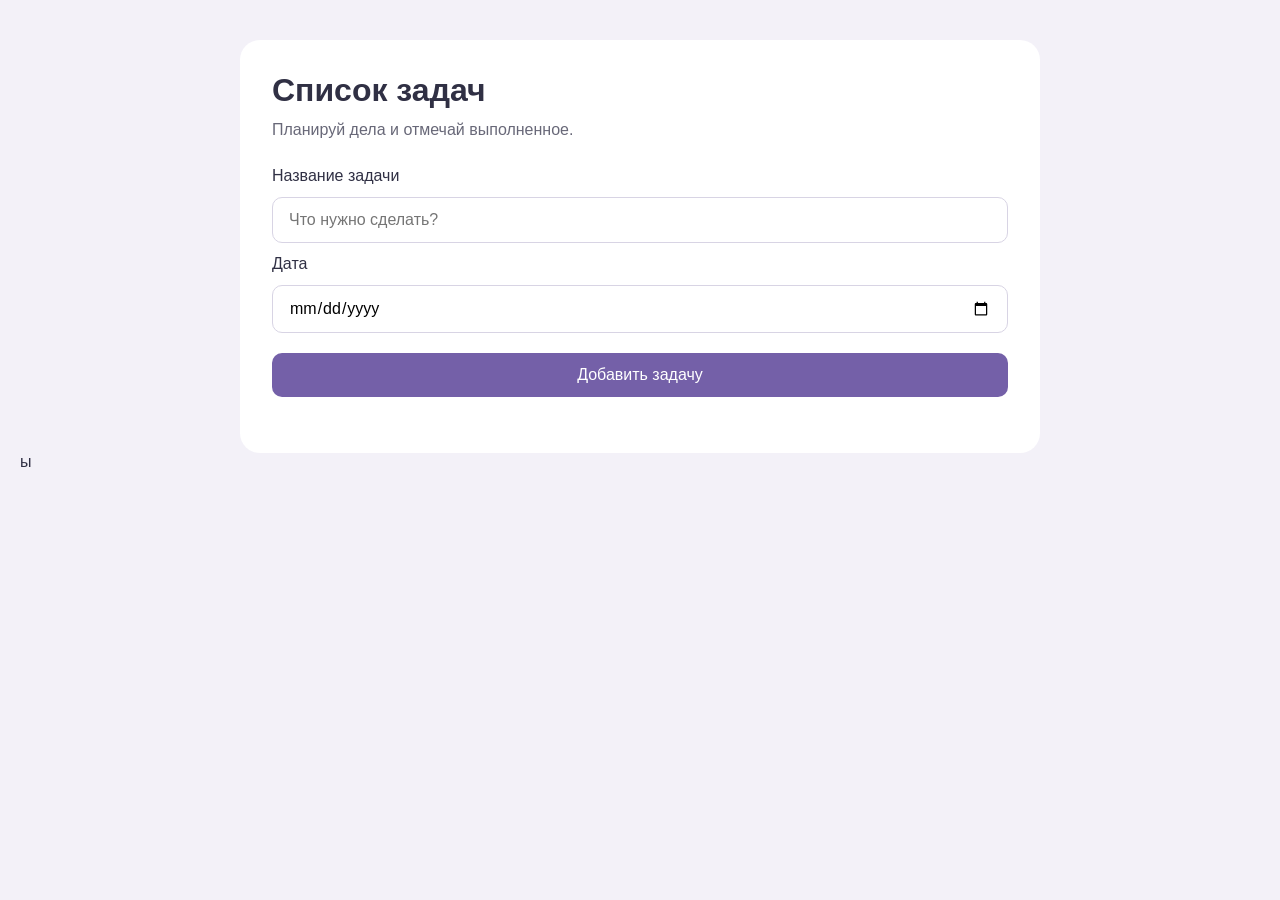
==== lab2/index.html @ 5a12e827 "Добавлена форма списка задач" ====
<!DOCTYPE html>
<html lang="ru">
<head>
    <meta charset="UTF-8">
    <meta name="viewport" content="width=device-width, initial-scale=1.0">
    <title>Список задач</title>
</head>
<body>
    <script src="script.js"></script>
</body>
</html>ы
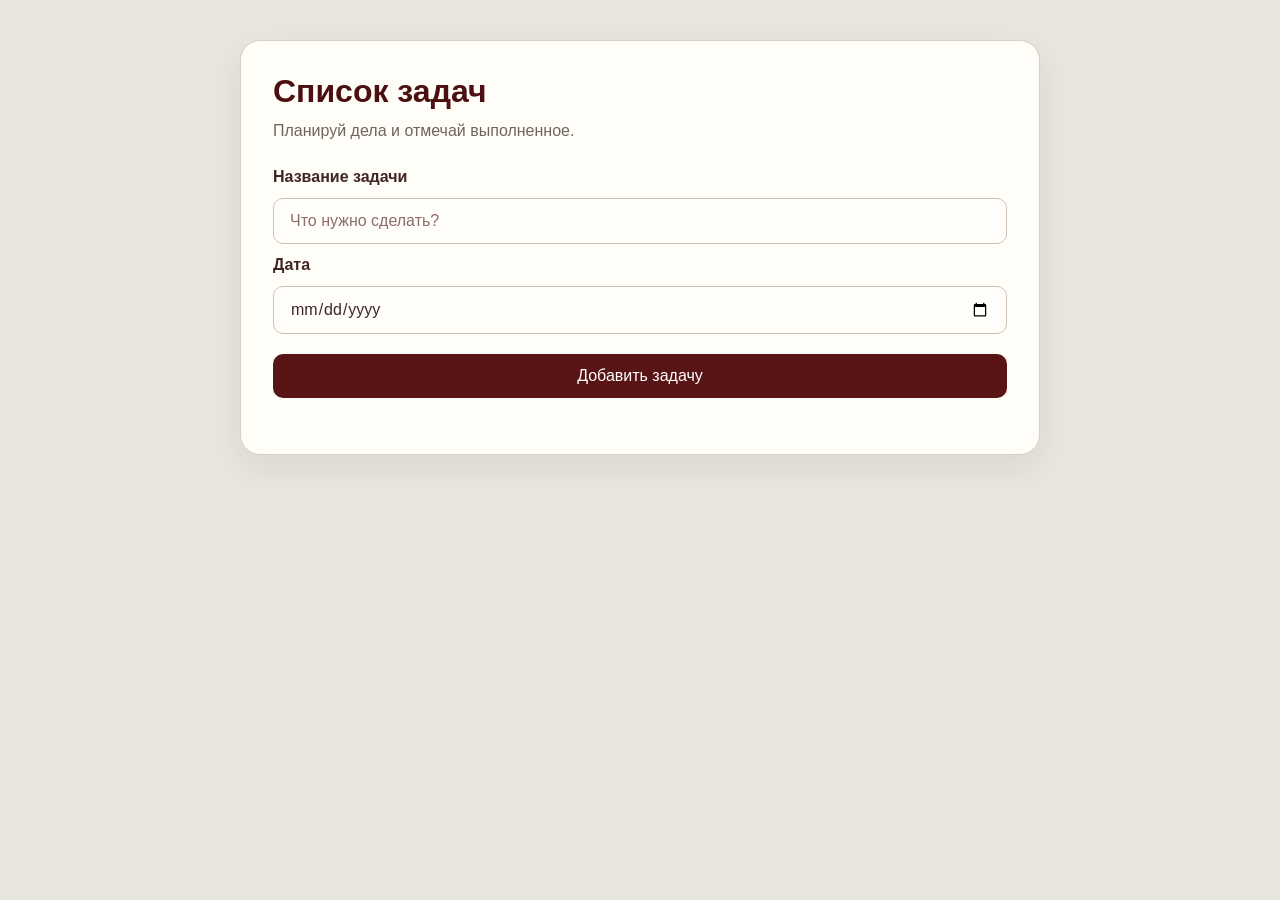
==== commit 8c3ff051: "Добавлены основные действия с задачами и оформление" ====
--- a/lab2/index.html
+++ b/lab2/index.html
@@ -7,5 +7,6 @@
 </head>
 <body>
     <script src="script.js"></script>
+    <link rel="stylesheet" href="style.css">
 </body>
-</html>ы+</html>
--- a/lab2/style.css
+++ b/lab2/style.css
@@ -0,0 +1,163 @@
+* {
+    box-sizing: border-box;
+}
+
+body {
+    margin: 0;
+    padding: 40px 20px;
+    font-family: Arial, sans-serif;
+    color: #402525;
+    background: #e9e5df;
+}
+
+.app {
+    max-width: 800px;
+    margin: 0 auto;
+    padding: 32px;
+    background: #fffdf8;
+    border: 1px solid #d8cec2;
+    border-radius: 20px;
+    box-shadow: 0 12px 35px rgba(65, 35, 25, 0.08);
+}
+
+h1 {
+    margin: 0 0 12px;
+    color: #4d1010;
+}
+
+p {
+    margin: 0 0 28px;
+    color: #71645a;
+}
+
+.task-form {
+    display: flex;
+    flex-direction: column;
+    gap: 12px;
+}
+
+label {
+    font-weight: 600;
+}
+
+input,
+button {
+    padding: 13px 16px;
+    font: inherit;
+    border-radius: 10px;
+}
+
+input {
+    min-width: 0;
+    color: #402525;
+    background: #fffefa;
+    border: 1px solid #cfc1b2;
+}
+
+input::placeholder {
+    color: #3b020294;
+}
+
+button {
+    margin-top: 8px;
+    border: none;
+    color: #ffffff;
+    background: #591515;
+    cursor: pointer;
+    transition: background 0.2s;
+}
+
+button:hover {
+    background: #530505;
+}
+
+input:focus-visible,
+button:focus-visible {
+    outline: 3px solid #a34308bd;
+    outline-offset: 3px;
+}
+
+.task-list {
+    padding: 0;
+    margin: 24px 0 0;
+    list-style: none;
+}
+
+.task {
+    display: flex;
+    align-items: center;
+    gap: 14px;
+    padding: 16px;
+    margin-bottom: 12px;
+    background: #fffefa;
+    border: 1px solid #d0c2b3;
+    border-radius: 12px;
+}
+
+.task input[type="checkbox"] {
+    flex-shrink: 0;
+    width: 22px;
+    height: 22px;
+    margin: 0;
+    accent-color: #4b1010;
+    cursor: pointer;
+}
+
+.task-info {
+    flex: 1;
+    min-width: 0;
+    display: flex;
+    flex-direction: column;
+    gap: 6px;
+}
+
+.task-name {
+    overflow-wrap: anywhere;
+}
+
+.task time {
+    font-size: 14px;
+    color: #591515;
+}
+
+.task.done {
+    background: #eee8df;
+}
+
+.task.done .task-name {
+    text-decoration: line-through;
+    color: #75695d;
+}
+
+.delete-button {
+    flex-shrink: 0;
+    margin: 0;
+    padding: 10px 12px;
+    color: #591515;
+    background: #e9dfd2;
+}
+
+.delete-button:hover {
+    color: #ffffff;
+    background: #591515;
+}
+
+@media (max-width: 600px) {
+    body {
+        padding: 20px 12px;
+    }
+
+    .app {
+        padding: 20px;
+    }
+}
+
+@media (max-width: 420px) {
+    .task {
+        flex-wrap: wrap;
+    }
+
+    .delete-button {
+        margin-left: auto;
+    }
+}
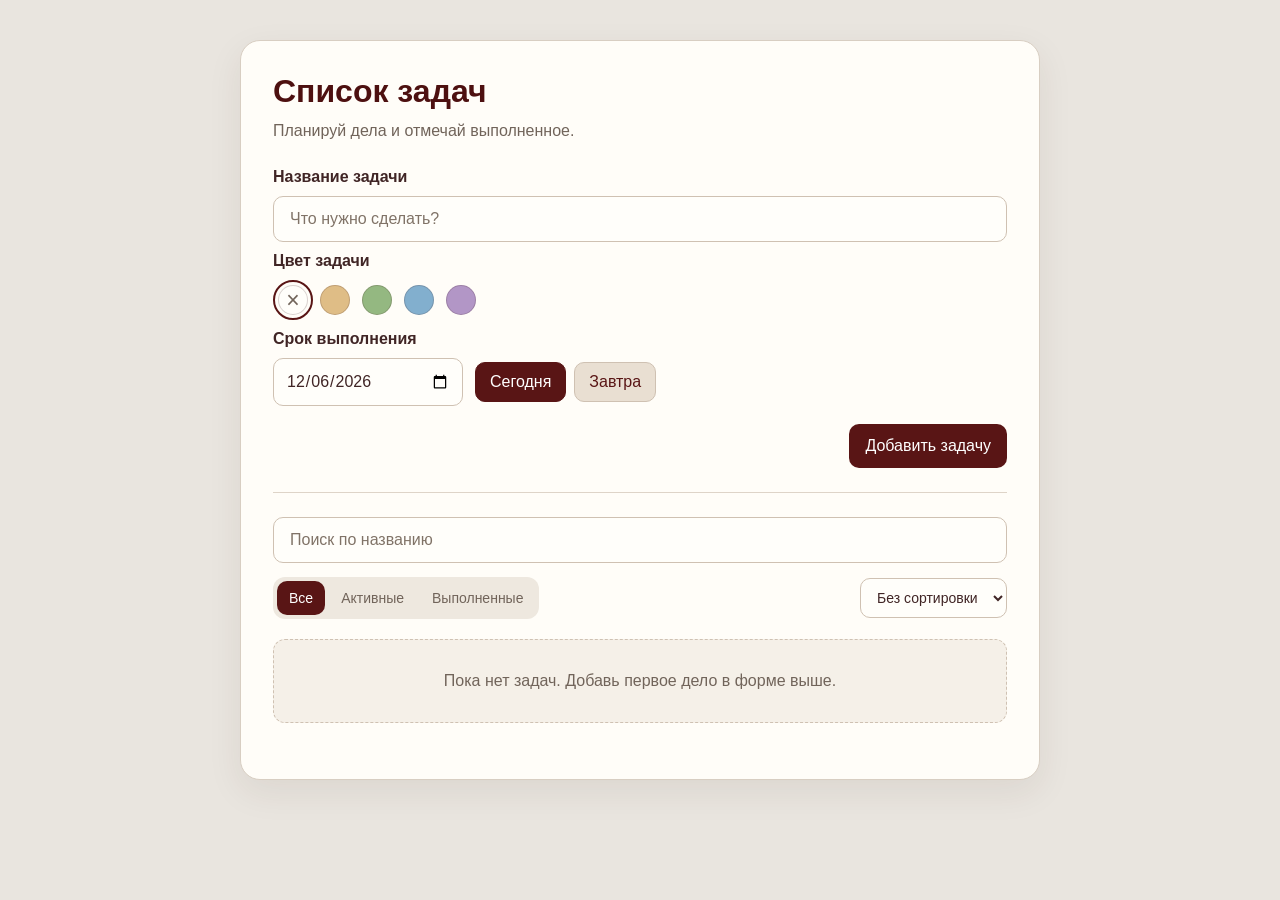
==== commit 2fce79cf: "Добавлено описание работы" ====
--- a/lab2/index.html
+++ b/lab2/index.html
@@ -7,6 +7,5 @@
 </head>
 <body>
     <script src="script.js"></script>
-    <link rel="stylesheet" href="style.css">
 </body>
 </html>
